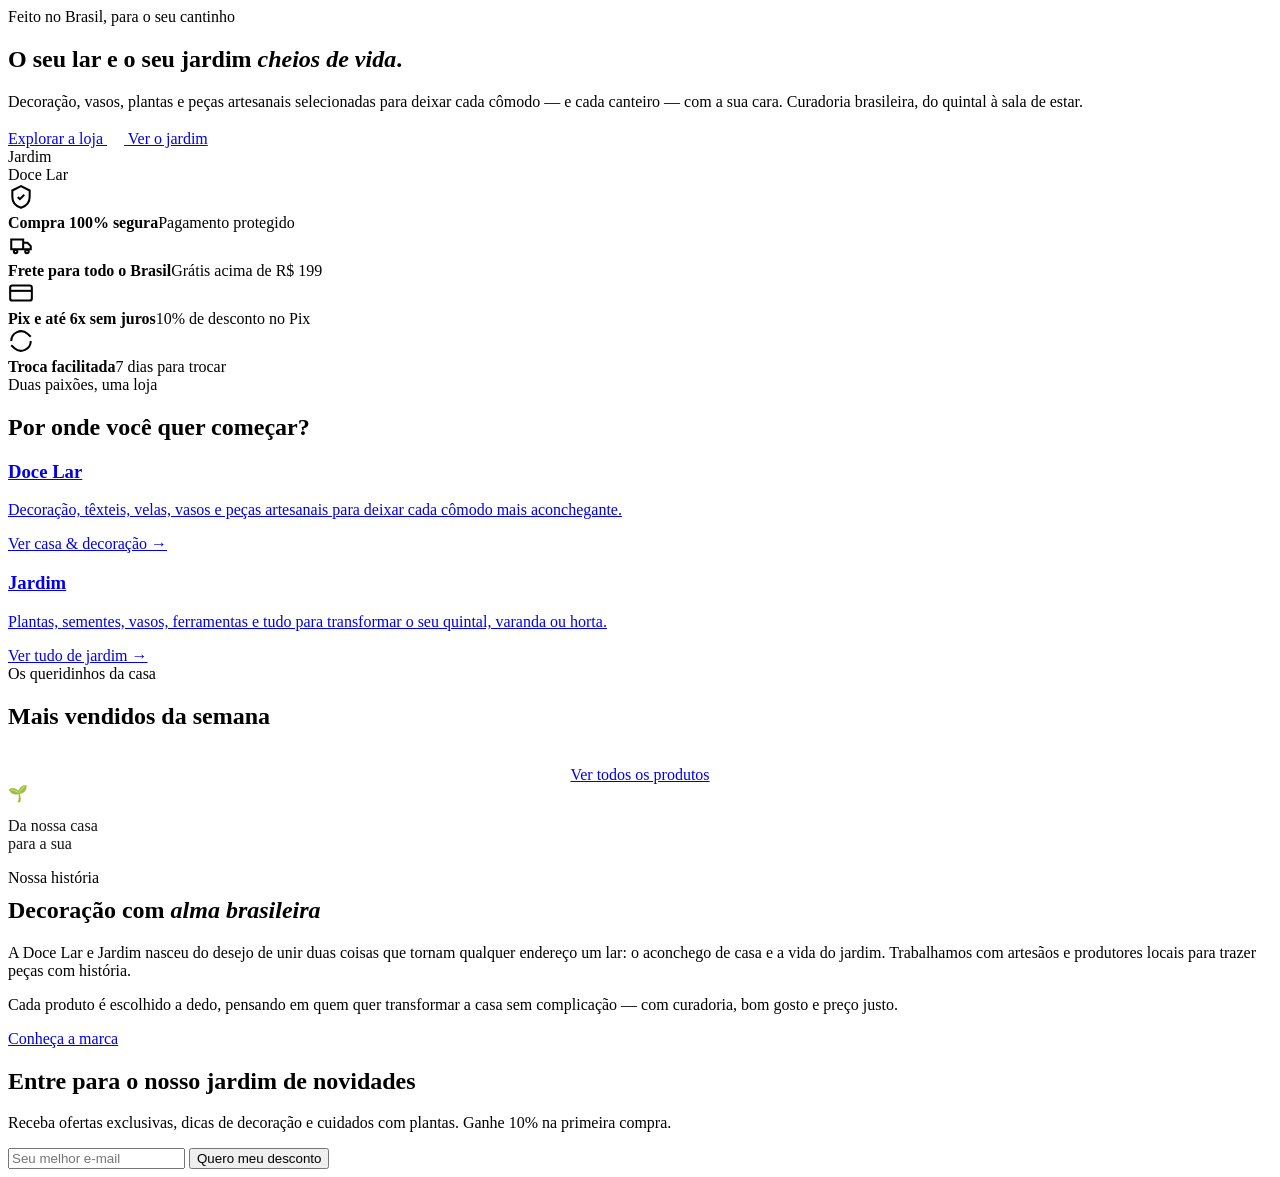
==== index.html @ 1346a2ba "Add files via upload" ====
<!DOCTYPE html>
<html lang="pt-BR">
<head>
<meta charset="UTF-8">
<meta name="viewport" content="width=device-width, initial-scale=1.0">
<title>Doce Lar e Jardim — Decoração para casa e jardim</title>
<meta name="description" content="Decoração, vasos, plantas e peças artesanais com curadoria brasileira. Frete para todo o Brasil, Pix com desconto e parcelamento sem juros.">
<link rel="preconnect" href="https://fonts.googleapis.com"><link rel="preconnect" href="https://fonts.gstatic.com" crossorigin>
<link href="https://fonts.googleapis.com/css2?family=Fraunces:ital,opsz,wght@0,9..144,400;0,9..144,500;0,9..144,600;1,9..144,400&family=Mulish:wght@300;400;500;600;700;800&display=swap" rel="stylesheet">
<link rel="stylesheet" href="css/estilo.css">
</head>
<body data-page="home">
  <div id="site-header"></div>

  <main>
    <section class="hero">
      <div class="wrap">
        <div class="reveal on">
          <span class="selo"><span class="pt"></span> Feito no Brasil, para o seu cantinho</span>
          <h1>O seu lar e o seu jardim <em>cheios de vida</em>.</h1>
          <p>Decoração, vasos, plantas e peças artesanais selecionadas para deixar cada cômodo — e cada canteiro — com a sua cara. Curadoria brasileira, do quintal à sala de estar.</p>
          <div class="cta-row">
            <a href="produtos.html" class="btn btn-primario">Explorar a loja
              <svg width="17" height="17" viewBox="0 0 24 24" fill="none" stroke="#fff" stroke-width="2.4"><path d="M5 12h14M13 6l6 6-6 6"/></svg>
            </a>
            <a href="produtos.html?cat=jardim" class="btn btn-fantasma">Ver o jardim</a>
          </div>
        </div>
        <div class="hero-art reveal on">
          <div class="card-floral c1"><span class="lbl">Jardim</span></div>
          <div class="card-floral c2"><span class="lbl">Doce Lar</span></div>
          <div class="card-floral c3"></div>
        </div>
      </div>
    </section>

    <div class="trust">
      <div class="wrap">
        <div class="item"><svg width="26" height="26" viewBox="0 0 24 24" fill="none" stroke="currentColor" stroke-width="1.9"><path d="M12 2 4 6v6c0 5 3.4 8.5 8 10 4.6-1.5 8-5 8-10V6l-8-4Z"/><path d="m9 12 2 2 4-4"/></svg><div><b>Compra 100% segura</b><span>Pagamento protegido</span></div></div>
        <div class="item"><svg width="26" height="26" viewBox="0 0 24 24" fill="none" stroke="currentColor" stroke-width="1.9"><path d="M3 7h11v9H3zM14 10h4l3 3v3h-7z"/><circle cx="7" cy="18" r="1.6"/><circle cx="17.5" cy="18" r="1.6"/></svg><div><b>Frete para todo o Brasil</b><span>Grátis acima de R$ 199</span></div></div>
        <div class="item"><svg width="26" height="26" viewBox="0 0 24 24" fill="none" stroke="currentColor" stroke-width="1.9"><rect x="2" y="5" width="20" height="14" rx="2"/><path d="M2 10h20"/></svg><div><b>Pix e até 6x sem juros</b><span>10% de desconto no Pix</span></div></div>
        <div class="item"><svg width="26" height="26" viewBox="0 0 24 24" fill="none" stroke="currentColor" stroke-width="1.9"><path d="M3 12a9 9 0 0 1 15-6.7L21 8M21 12a9 9 0 0 1-15 6.7L3 16"/></svg><div><b>Troca facilitada</b><span>7 dias para trocar</span></div></div>
      </div>
    </div>

    <section class="duo">
      <div class="wrap">
        <div class="secao-titulo reveal"><span class="eyebrow">Duas paixões, uma loja</span><h2>Por onde você quer começar?</h2></div>
        <div class="duo-grid">
          <a href="produtos.html?cat=casa" class="duo-card duo-lar reveal">
            <div><h3>Doce Lar</h3><p>Decoração, têxteis, velas, vasos e peças artesanais para deixar cada cômodo mais aconchegante.</p><span class="link">Ver casa &amp; decoração →</span></div>
          </a>
          <a href="produtos.html?cat=jardim" class="duo-card duo-jardim reveal">
            <div><h3>Jardim</h3><p>Plantas, sementes, vasos, ferramentas e tudo para transformar o seu quintal, varanda ou horta.</p><span class="link">Ver tudo de jardim →</span></div>
          </a>
        </div>
      </div>
    </section>

    <section class="produtos">
      <div class="wrap">
        <div class="secao-titulo reveal"><span class="eyebrow">Os queridinhos da casa</span><h2>Mais vendidos da semana</h2></div>
        <div class="prod-grid" id="grade-destaques"></div>
        <div style="text-align:center;margin-top:36px"><a href="produtos.html" class="btn btn-fantasma">Ver todos os produtos</a></div>
      </div>
    </section>

    <section class="historia">
      <div class="wrap">
        <div class="quad reveal"><div><div class="grande">🌱</div><p style="margin-top:14px;opacity:.92">Da nossa casa<br>para a sua</p></div></div>
        <div class="reveal">
          <span class="eyebrow">Nossa história</span>
          <h2 style="margin-top:10px">Decoração com <em>alma brasileira</em></h2>
          <p>A Doce Lar e Jardim nasceu do desejo de unir duas coisas que tornam qualquer endereço um lar: o aconchego de casa e a vida do jardim. Trabalhamos com artesãos e produtores locais para trazer peças com história.</p>
          <p>Cada produto é escolhido a dedo, pensando em quem quer transformar a casa sem complicação — com curadoria, bom gosto e preço justo.</p>
          <a href="sobre.html" class="btn btn-primario" style="margin-top:14px">Conheça a marca</a>
        </div>
      </div>
    </section>

    <section class="news">
      <div class="wrap">
        <div class="box reveal">
          <h2>Entre para o nosso jardim de novidades</h2>
          <p>Receba ofertas exclusivas, dicas de decoração e cuidados com plantas. Ganhe 10% na primeira compra.</p>
          <div class="form">
            <input type="email" placeholder="Seu melhor e-mail">
            <button class="btn btn-primario" onclick="toast('🌿 Pronto! Você entrou na nossa lista.')">Quero meu desconto</button>
          </div>
        </div>
      </div>
    </section>
  </main>

  <div id="site-footer"></div>
  <script src="js/dados.js"></script>
  <script src="js/loja.js"></script>
</body>
</html>
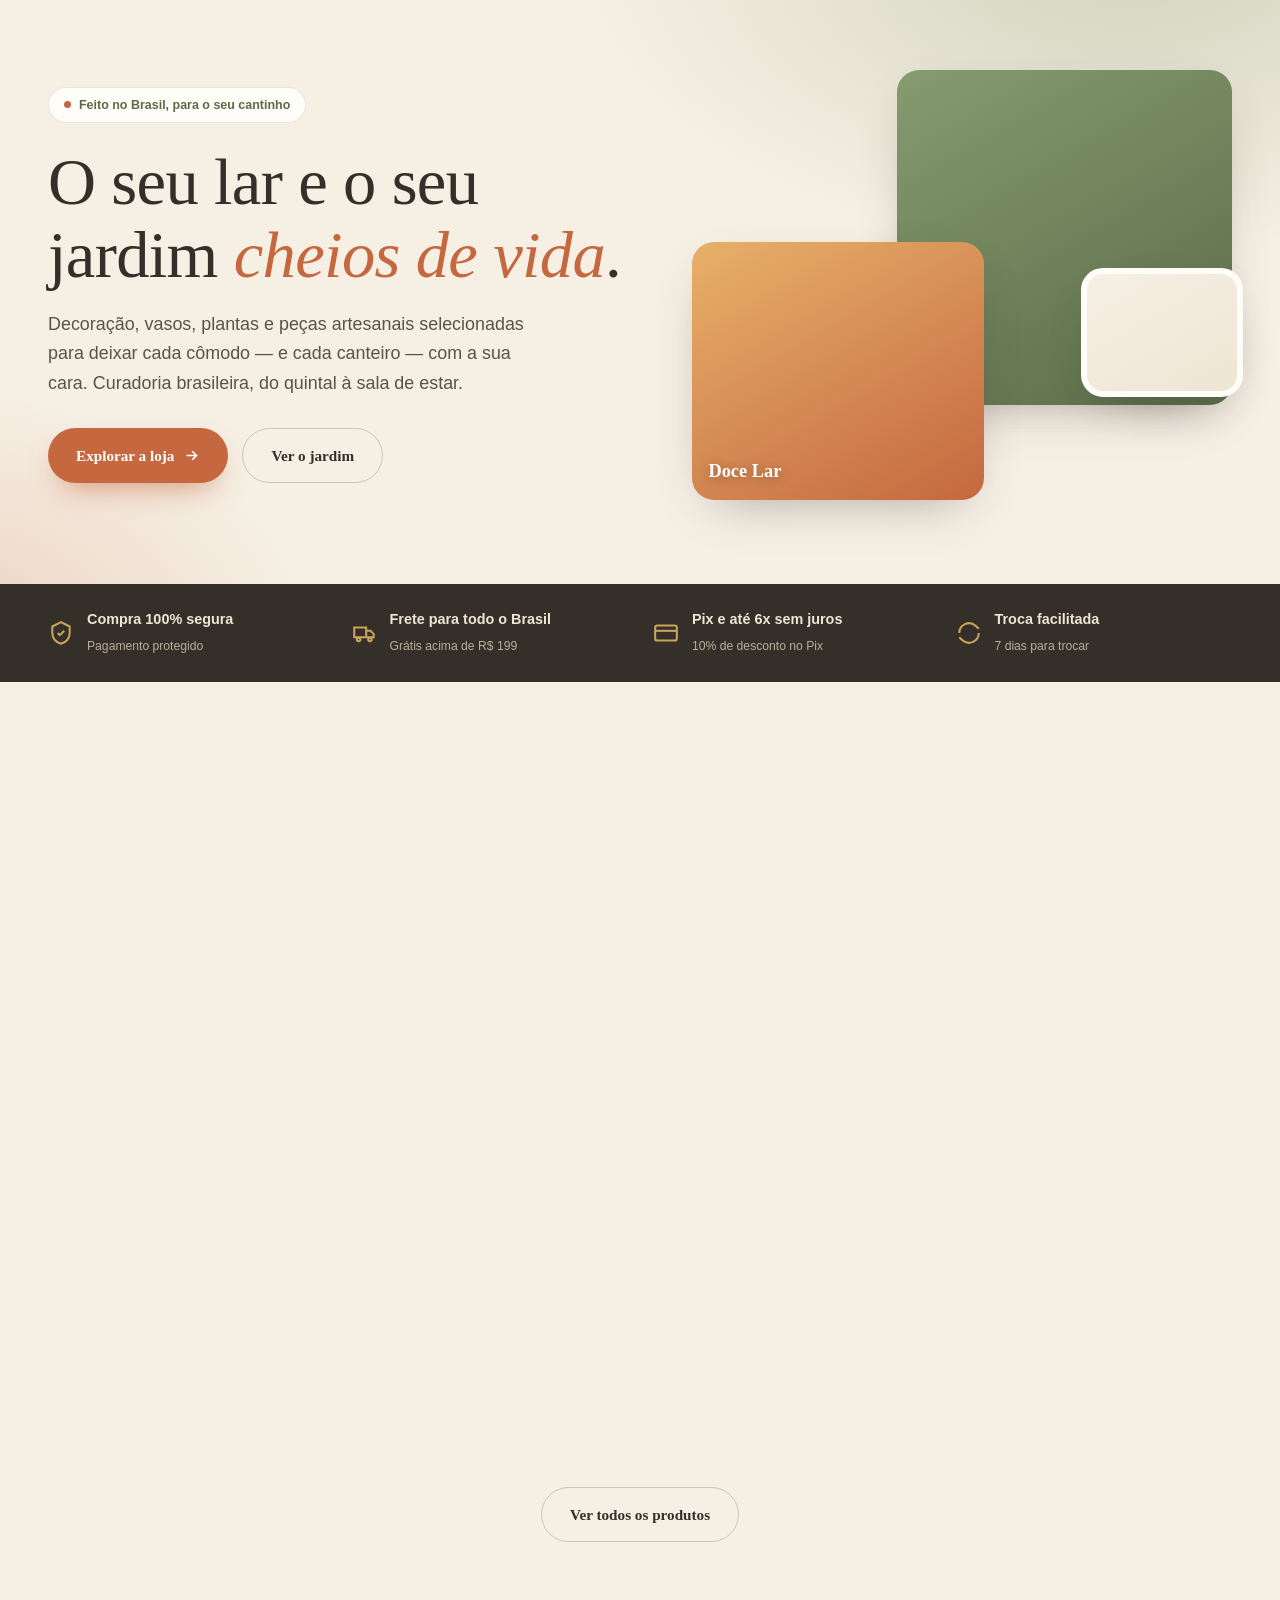
==== commit 23ad436a: "Update stylesheet link in index.htmlsó tirei da pasta" ====
--- a/index.html
+++ b/index.html
@@ -7,7 +7,7 @@
 <meta name="description" content="Decoração, vasos, plantas e peças artesanais com curadoria brasileira. Frete para todo o Brasil, Pix com desconto e parcelamento sem juros.">
 <link rel="preconnect" href="https://fonts.googleapis.com"><link rel="preconnect" href="https://fonts.gstatic.com" crossorigin>
 <link href="https://fonts.googleapis.com/css2?family=Fraunces:ital,opsz,wght@0,9..144,400;0,9..144,500;0,9..144,600;1,9..144,400&family=Mulish:wght@300;400;500;600;700;800&display=swap" rel="stylesheet">
-<link rel="stylesheet" href="css/estilo.css">
+<link rel="stylesheet" href="estilo.css">
 </head>
 <body data-page="home">
   <div id="site-header"></div>
--- a/estilo.css
+++ b/estilo.css
@@ -0,0 +1,267 @@
+/* ════════════════════════════════════════════════════════════
+   DOCE LAR E JARDIM — Folha de estilo principal
+   Paleta: terracota + verde-folha + creme | Fonts: Fraunces + Mulish
+   ════════════════════════════════════════════════════════════ */
+
+:root{
+  --creme:#f6efe4; --creme-2:#efe5d4; --terracota:#c5683f; --terracota-escuro:#a2502d;
+  --verde:#5a6b4a; --verde-claro:#869b6e; --carvao:#352f29; --carvao-suave:#5b524a;
+  --ouro:#caa45a; --branco:#fffdf8; --sombra:0 18px 50px -24px rgba(53,47,41,.45);
+  --raio:20px;
+}
+*{margin:0;padding:0;box-sizing:border-box}
+html{scroll-behavior:smooth}
+body{font-family:'Mulish',sans-serif;color:var(--carvao);background:var(--creme);line-height:1.65;-webkit-font-smoothing:antialiased;overflow-x:hidden}
+h1,h2,h3,h4{font-family:'Fraunces',serif;font-weight:500;line-height:1.1;letter-spacing:-.01em}
+a{text-decoration:none;color:inherit}
+img{max-width:100%;display:block}
+.wrap{max-width:1240px;margin:0 auto;padding:0 28px}
+.eyebrow{font-size:.78rem;letter-spacing:.3em;text-transform:uppercase;color:var(--verde);font-weight:700}
+.btn{display:inline-flex;align-items:center;justify-content:center;gap:9px;padding:14px 28px;border-radius:100px;font-weight:800;font-size:.95rem;cursor:pointer;border:none;font-family:'Mulish';transition:transform .18s,box-shadow .25s,background .2s,color .2s}
+.btn-primario{background:var(--terracota);color:#fff;box-shadow:0 14px 30px -12px rgba(197,104,63,.7)}
+.btn-primario:hover{transform:translateY(-2px);box-shadow:0 20px 40px -12px rgba(197,104,63,.85)}
+.btn-fantasma{background:transparent;color:var(--carvao);border:1.5px solid rgba(53,47,41,.22)}
+.btn-fantasma:hover{background:var(--branco)}
+.btn-verde{background:var(--verde);color:#fff}
+.btn-bloco{width:100%}
+
+/* ───── Faixa de aviso ───── */
+.aviso{background:var(--verde);color:#f3efe4;font-size:.82rem;letter-spacing:.04em;text-align:center;padding:9px 16px;font-weight:600}
+.aviso b{color:var(--ouro)}
+
+/* ───── Cabeçalho ───── */
+header.topbar{position:sticky;top:0;z-index:60;background:rgba(246,239,228,.88);backdrop-filter:blur(10px);border-bottom:1px solid rgba(53,47,41,.08)}
+.nav{display:flex;align-items:center;justify-content:space-between;padding:16px 28px;max-width:1240px;margin:0 auto}
+.logo{display:flex;align-items:center;gap:12px}
+.logo .mark{width:40px;height:40px;flex:0 0 40px}
+.logo .nome{font-family:'Fraunces',serif;font-size:1.4rem;font-weight:600;line-height:.95;color:var(--terracota-escuro)}
+.logo .nome small{display:block;font-family:'Mulish';font-size:.58rem;letter-spacing:.34em;text-transform:uppercase;color:var(--verde);font-weight:600;margin-top:2px}
+.menu{display:flex;gap:28px;list-style:none;font-weight:600;font-size:.92rem}
+.menu a{position:relative;padding-bottom:3px}
+.menu a::after{content:'';position:absolute;left:0;bottom:0;width:0;height:2px;background:var(--terracota);transition:width .25s}
+.menu a:hover,.menu a.ativo{color:var(--terracota)}
+.menu a:hover::after,.menu a.ativo::after{width:100%}
+.acoes{display:flex;align-items:center;gap:16px}
+.icon-btn{position:relative;background:none;border:none;cursor:pointer;color:var(--carvao);display:flex;padding:0}
+.icon-btn .cesta{position:absolute;top:-7px;right:-9px;background:var(--terracota);color:#fff;font-size:.62rem;font-weight:700;min-width:17px;height:17px;padding:0 4px;border-radius:100px;display:grid;place-items:center}
+.hamburguer{display:none;background:none;border:none;cursor:pointer;color:var(--carvao)}
+@media(max-width:880px){
+  .menu{position:fixed;inset:0 0 0 auto;width:75%;max-width:320px;background:var(--branco);flex-direction:column;padding:90px 32px;gap:22px;font-size:1.1rem;transform:translateX(100%);transition:transform .3s;box-shadow:-20px 0 60px -30px rgba(0,0,0,.4);z-index:55}
+  .menu.aberto{transform:translateX(0)}
+  .hamburguer{display:flex}
+}
+
+/* ───── Hero ───── */
+.hero{position:relative;padding:70px 0 84px;overflow:hidden}
+.hero::before{content:'';position:absolute;inset:0;background:radial-gradient(900px 500px at 88% -8%,rgba(133,155,110,.32),transparent 60%),radial-gradient(700px 460px at -6% 110%,rgba(197,104,63,.22),transparent 55%);z-index:0}
+.hero .wrap{position:relative;z-index:1;display:grid;grid-template-columns:1.05fr .95fr;gap:48px;align-items:center}
+.selo{display:inline-flex;align-items:center;gap:8px;background:var(--branco);border:1px solid rgba(53,47,41,.1);padding:7px 15px;border-radius:100px;font-size:.78rem;font-weight:700;color:var(--verde);box-shadow:var(--sombra)}
+.selo .pt{width:7px;height:7px;border-radius:50%;background:var(--terracota)}
+.hero h1{font-size:clamp(2.5rem,5.2vw,4.2rem);margin:22px 0 18px}
+.hero h1 em{font-style:italic;color:var(--terracota)}
+.hero p{font-size:1.12rem;color:var(--carvao-suave);max-width:480px;margin-bottom:30px}
+.cta-row{display:flex;gap:14px;flex-wrap:wrap}
+.hero-art{position:relative;height:430px}
+.card-floral{position:absolute;border-radius:22px;box-shadow:var(--sombra);overflow:hidden}
+.c1{width:62%;height:78%;top:0;right:0;background:linear-gradient(150deg,#869b6e,#5a6b4a)}
+.c2{width:54%;height:60%;bottom:0;left:0;background:linear-gradient(150deg,#e7b06a,#c5683f);z-index:2}
+.c3{width:30%;height:30%;top:46%;right:-2%;background:linear-gradient(150deg,#f6efe4,#efe5d4);z-index:3;border:6px solid var(--branco)}
+.card-floral .lbl{position:absolute;bottom:14px;left:16px;color:#fff;font-family:'Fraunces';font-size:1.15rem;font-weight:600;text-shadow:0 2px 12px rgba(0,0,0,.3)}
+@media(max-width:880px){.hero .wrap{grid-template-columns:1fr}.hero-art{height:300px;order:-1}}
+
+/* ───── Tira de confiança ───── */
+.trust{background:var(--carvao);color:#efe5d4}
+.trust .wrap{display:grid;grid-template-columns:repeat(4,1fr);gap:26px;padding:24px 28px}
+.trust .item{display:flex;align-items:center;gap:13px}
+.trust .item svg{flex:0 0 26px;color:var(--ouro)}
+.trust .item b{display:block;font-size:.9rem}
+.trust .item span{font-size:.76rem;color:#bcae9a}
+@media(max-width:760px){.trust .wrap{grid-template-columns:1fr 1fr;gap:18px}}
+
+/* ───── Títulos de seção ───── */
+.secao-titulo{text-align:center;margin-bottom:40px}
+.secao-titulo h2{font-size:clamp(2rem,4vw,2.9rem);margin-top:10px}
+
+/* ───── Duas categorias ───── */
+.duo{padding:80px 0 24px}
+.duo-grid{display:grid;grid-template-columns:1fr 1fr;gap:26px}
+.duo-card{position:relative;border-radius:26px;overflow:hidden;min-height:340px;display:flex;align-items:flex-end;padding:34px;color:#fff;box-shadow:var(--sombra);isolation:isolate;transition:transform .2s}
+.duo-card:hover{transform:translateY(-4px)}
+.duo-card::after{content:'';position:absolute;inset:0;background:linear-gradient(transparent 30%,rgba(0,0,0,.6));z-index:-1}
+.duo-lar{background:linear-gradient(150deg,#d98a55,#a2502d)}
+.duo-jardim{background:linear-gradient(150deg,#869b6e,#46563a)}
+.duo-card h3{font-size:2rem;font-weight:600}
+.duo-card p{font-size:.96rem;opacity:.92;margin:8px 0 16px;max-width:330px}
+.duo-card .link{display:inline-flex;gap:8px;font-weight:700;font-size:.9rem;border-bottom:2px solid rgba(255,255,255,.5);padding-bottom:3px}
+@media(max-width:760px){.duo-grid{grid-template-columns:1fr}}
+
+/* ───── Grade de produtos ───── */
+.produtos{padding:70px 0 80px}
+.prod-grid{display:grid;grid-template-columns:repeat(4,1fr);gap:24px}
+.prod{background:var(--branco);border-radius:var(--raio);overflow:hidden;box-shadow:0 10px 30px -22px rgba(53,47,41,.5);transition:transform .22s,box-shadow .22s;border:1px solid rgba(53,47,41,.05);display:flex;flex-direction:column}
+.prod:hover{transform:translateY(-6px);box-shadow:0 24px 44px -24px rgba(53,47,41,.5)}
+.prod-img{height:200px;position:relative;display:grid;place-items:center;cursor:pointer}
+.prod-img svg{opacity:.9}
+.prod .tag{position:absolute;top:12px;left:12px;background:var(--branco);color:var(--terracota-escuro);font-size:.66rem;font-weight:800;letter-spacing:.04em;padding:5px 11px;border-radius:100px;text-transform:uppercase}
+.prod-info{padding:18px;display:flex;flex-direction:column;flex:1}
+.prod-info .cat{font-size:.7rem;letter-spacing:.13em;text-transform:uppercase;color:var(--verde);font-weight:700}
+.prod-info h4{font-family:'Mulish';font-size:1rem;font-weight:700;margin:4px 0 10px;color:var(--carvao);cursor:pointer}
+.preco{display:flex;align-items:baseline;gap:9px;flex-wrap:wrap;margin-top:auto}
+.preco .atual{font-family:'Fraunces';font-size:1.3rem;font-weight:600}
+.preco .pix{font-size:.72rem;color:var(--verde);font-weight:700;width:100%}
+.add{margin-top:14px;width:100%;background:var(--creme-2);color:var(--carvao);border:none;padding:11px;border-radius:100px;font-weight:700;font-size:.84rem;cursor:pointer;transition:background .2s,color .2s}
+.add:hover{background:var(--terracota);color:#fff}
+@media(max-width:980px){.prod-grid{grid-template-columns:1fr 1fr}}
+@media(max-width:480px){.prod-grid{grid-template-columns:1fr 1fr;gap:14px}.prod-img{height:150px}}
+
+/* ───── Filtros (catálogo) ───── */
+.filtros{display:flex;gap:10px;justify-content:center;flex-wrap:wrap;margin-bottom:36px}
+.filtro{padding:10px 22px;border-radius:100px;border:1.5px solid rgba(53,47,41,.18);background:var(--branco);font-weight:700;font-size:.88rem;cursor:pointer;transition:all .18s}
+.filtro:hover{border-color:var(--terracota)}
+.filtro.ativo{background:var(--carvao);color:#fff;border-color:var(--carvao)}
+
+/* ───── Página de produto ───── */
+.pg{padding:28px 0 60px}
+.crumb{font-size:.82rem;color:var(--carvao-suave);margin-bottom:18px}
+.crumb a:hover{color:var(--terracota)}
+.crumb span{color:var(--terracota)}
+.pgrid{display:grid;grid-template-columns:1.05fr .95fr;gap:54px;align-items:start}
+.galeria{position:sticky;top:96px}
+.gimg{height:460px;border-radius:24px;display:grid;place-items:center;box-shadow:var(--sombra);position:relative;overflow:hidden}
+.gimg .ribbon{position:absolute;top:18px;left:18px;background:var(--branco);color:var(--terracota-escuro);font-size:.72rem;font-weight:800;letter-spacing:.05em;text-transform:uppercase;padding:7px 14px;border-radius:100px}
+.marca-cat{font-size:.74rem;letter-spacing:.16em;text-transform:uppercase;color:var(--verde);font-weight:700}
+.info h1{font-size:clamp(1.9rem,3.6vw,2.6rem);margin:8px 0 12px}
+.aval{display:flex;align-items:center;gap:8px;font-size:.86rem;color:var(--carvao-suave);margin-bottom:20px}
+.estrelas{color:var(--ouro);letter-spacing:1px}
+.preco-bloco{background:var(--branco);border:1px solid rgba(53,47,41,.07);border-radius:20px;padding:22px 24px;box-shadow:0 10px 30px -22px rgba(53,47,41,.5)}
+.preco-bloco .de{font-size:.92rem;color:var(--carvao-suave);text-decoration:line-through}
+.por{display:flex;align-items:baseline;gap:12px;margin:2px 0 4px}
+.por .v{font-family:'Fraunces';font-size:2.3rem;font-weight:600}
+.por .off{background:var(--terracota);color:#fff;font-size:.78rem;font-weight:800;padding:4px 10px;border-radius:100px}
+.pix-linha{display:flex;align-items:center;gap:8px;color:var(--verde);font-weight:700;font-size:.96rem;margin-top:6px}
+.pix-linha .badge{background:var(--verde);color:#fff;font-size:.66rem;padding:3px 8px;border-radius:6px}
+.parcela{font-size:.86rem;color:var(--carvao-suave);margin-top:4px}
+.compra{display:flex;gap:12px;margin:24px 0 14px;flex-wrap:wrap}
+.stepper{display:flex;align-items:center;border:1.5px solid rgba(53,47,41,.18);border-radius:100px;background:var(--branco);overflow:hidden}
+.stepper button{width:46px;height:54px;border:none;background:none;font-size:1.3rem;cursor:pointer;color:var(--carvao)}
+.stepper button:hover{color:var(--terracota)}
+.stepper .n{width:42px;text-align:center;font-weight:800;font-size:1.05rem}
+.btn-add-g{flex:1;min-height:54px}
+.descricao{margin-top:26px;color:var(--carvao-suave)}
+.descricao h3{font-family:'Fraunces';color:var(--carvao);font-size:1.3rem;margin-bottom:10px}
+.descricao ul{list-style:none;display:grid;gap:8px;margin-top:10px}
+.descricao li{display:flex;gap:10px}
+.descricao li::before{content:'✓';color:var(--verde);font-weight:800}
+.garantias{display:grid;grid-template-columns:1fr 1fr 1fr;gap:10px;margin-top:22px;text-align:center}
+.garantias .g{background:var(--branco);border-radius:14px;padding:14px 8px;border:1px solid rgba(53,47,41,.06)}
+.garantias .g svg{color:var(--terracota)}
+.garantias .g b{display:block;font-size:.76rem;margin-top:6px}
+.garantias .g span{font-size:.68rem;color:var(--carvao-suave)}
+@media(max-width:880px){.pgrid{grid-template-columns:1fr;gap:32px}.galeria{position:static}.gimg{height:340px}}
+
+/* ───── Carrinho ───── */
+.cart-wrap{padding:34px 0 70px}
+.cart-grid{display:grid;grid-template-columns:1.6fr .9fr;gap:30px;align-items:start}
+.cart-itens{display:flex;flex-direction:column;gap:14px}
+.cart-item{display:grid;grid-template-columns:90px 1fr auto;gap:16px;background:var(--branco);border-radius:16px;padding:14px;align-items:center;border:1px solid rgba(53,47,41,.06)}
+.cart-item .ci-img{width:90px;height:90px;border-radius:12px;display:grid;place-items:center}
+.cart-item .ci-img svg{opacity:.9;width:40px;height:40px}
+.cart-item h4{font-family:'Mulish';font-weight:700;font-size:1rem}
+.cart-item .ci-cat{font-size:.72rem;color:var(--verde);font-weight:700;text-transform:uppercase;letter-spacing:.1em}
+.cart-item .ci-preco{font-family:'Fraunces';font-weight:600;margin-top:4px}
+.ci-controles{display:flex;flex-direction:column;align-items:flex-end;gap:10px}
+.ci-stepper{display:flex;align-items:center;border:1.5px solid rgba(53,47,41,.16);border-radius:100px;overflow:hidden}
+.ci-stepper button{width:32px;height:32px;border:none;background:none;cursor:pointer;font-size:1.1rem;color:var(--carvao)}
+.ci-stepper .n{width:30px;text-align:center;font-weight:700}
+.ci-remover{background:none;border:none;color:var(--carvao-suave);font-size:.78rem;cursor:pointer;text-decoration:underline}
+.ci-remover:hover{color:var(--terracota)}
+.resumo{background:var(--branco);border-radius:20px;padding:26px;box-shadow:var(--sombra);border:1px solid rgba(53,47,41,.05);position:sticky;top:96px}
+.resumo h3{font-size:1.4rem;margin-bottom:16px}
+.resumo .linha{display:flex;justify-content:space-between;padding:9px 0;color:var(--carvao-suave);font-size:.94rem}
+.resumo .linha.total{border-top:2px solid rgba(53,47,41,.1);margin-top:8px;padding-top:14px;color:var(--carvao);font-weight:800;font-size:1.15rem}
+.resumo .pix-box{background:var(--creme-2);border-radius:12px;padding:12px 14px;margin:14px 0;font-size:.9rem;color:var(--verde);font-weight:700;text-align:center}
+.vazio{text-align:center;padding:70px 20px}
+.vazio .emoji{font-size:3.5rem}
+.vazio h2{margin:16px 0 8px}
+.vazio p{color:var(--carvao-suave);margin-bottom:22px}
+@media(max-width:820px){.cart-grid{grid-template-columns:1fr}.resumo{position:static}}
+
+/* ───── Páginas de conteúdo ───── */
+.page-hero{text-align:center;padding:56px 0 30px;position:relative;overflow:hidden}
+.page-hero::before{content:'';position:absolute;inset:0;background:radial-gradient(600px 340px at 80% -10%,rgba(133,155,110,.28),transparent 60%);z-index:0}
+.page-hero .wrap{position:relative;z-index:1}
+.page-hero h1{font-size:clamp(2.2rem,4.6vw,3.4rem);margin:14px 0 10px}
+.page-hero h1 em{font-style:italic;color:var(--terracota)}
+.page-hero p{color:var(--carvao-suave);max-width:560px;margin:0 auto;font-size:1.08rem}
+.conteudo-pg{padding:30px 0 70px;max-width:860px;margin:0 auto}
+.conteudo-pg h2{font-size:1.5rem;margin:30px 0 12px;display:flex;align-items:center;gap:10px}
+.conteudo-pg h2 .n{width:30px;height:30px;border-radius:8px;background:var(--terracota);color:#fff;display:grid;place-items:center;font-family:'Mulish';font-weight:800;font-size:.9rem}
+.conteudo-pg p{color:var(--carvao-suave);margin-bottom:12px}
+.conteudo-pg ul{list-style:none;display:grid;gap:8px;margin:8px 0 14px}
+.conteudo-pg li{display:flex;gap:10px;color:var(--carvao-suave)}
+.conteudo-pg li::before{content:'✓';color:var(--verde);font-weight:800}
+.lgpd{background:var(--creme-2);border-left:4px solid var(--verde);border-radius:0 12px 12px 0;padding:16px 20px;margin:8px 0 14px}
+.lgpd b{color:var(--carvao)}
+table.tab{width:100%;border-collapse:collapse;background:var(--branco);border-radius:14px;overflow:hidden;box-shadow:0 10px 30px -24px rgba(53,47,41,.5);margin:8px 0 14px}
+table.tab th,table.tab td{text-align:left;padding:13px 18px;font-size:.92rem;border-bottom:1px solid rgba(53,47,41,.08)}
+table.tab th{background:var(--creme-2);font-weight:800;font-size:.78rem;letter-spacing:.04em;text-transform:uppercase}
+table.tab td b{color:var(--verde)}
+table.tab tr:last-child td{border:none}
+
+/* ───── Contato ───── */
+.contato-grid{display:grid;grid-template-columns:1fr 1fr;gap:30px}
+.canal{display:flex;gap:16px;align-items:center;background:var(--branco);border-radius:18px;padding:20px 22px;box-shadow:0 10px 30px -24px rgba(53,47,41,.5);border:1px solid rgba(53,47,41,.05);margin-bottom:14px}
+.canal .ic{flex:0 0 46px;height:46px;border-radius:14px;background:var(--creme);display:grid;place-items:center;color:var(--terracota)}
+.canal b{display:block}
+.canal span{color:var(--carvao-suave);font-size:.9rem}
+.form-card{background:var(--branco);border-radius:22px;padding:28px;box-shadow:var(--sombra);border:1px solid rgba(53,47,41,.05)}
+.campo{margin-bottom:14px}
+.campo label{display:block;font-weight:700;font-size:.85rem;margin-bottom:6px}
+.campo input,.campo textarea{width:100%;padding:13px 16px;border-radius:12px;border:1.5px solid rgba(53,47,41,.15);font-family:'Mulish';font-size:.95rem;background:var(--creme)}
+.campo textarea{min-height:110px;resize:vertical}
+@media(max-width:820px){.contato-grid{grid-template-columns:1fr}}
+
+/* ───── FAQ ───── */
+.faq-item{background:var(--branco);border-radius:16px;margin-bottom:12px;border:1px solid rgba(53,47,41,.06);overflow:hidden;box-shadow:0 8px 24px -22px rgba(53,47,41,.5)}
+.faq-q{width:100%;text-align:left;background:none;border:none;padding:20px 22px;font-family:'Mulish';font-weight:700;font-size:1.02rem;color:var(--carvao);cursor:pointer;display:flex;justify-content:space-between;align-items:center;gap:14px}
+.faq-q .seta{flex:0 0 22px;transition:transform .25s;color:var(--terracota)}
+.faq-item.aberto .seta{transform:rotate(180deg)}
+.faq-a{max-height:0;overflow:hidden;transition:max-height .3s ease;color:var(--carvao-suave)}
+.faq-a .in{padding:0 22px 20px}
+.faq-item.aberto .faq-a{max-height:340px}
+
+/* ───── História / newsletter ───── */
+.historia{background:var(--creme-2);padding:74px 0}
+.historia .wrap{display:grid;grid-template-columns:1fr 1fr;gap:50px;align-items:center}
+.historia .quad{height:330px;border-radius:26px;background:linear-gradient(135deg,#7a9460,#46563a);box-shadow:var(--sombra);display:grid;place-items:center;color:#fff;text-align:center;padding:30px}
+.historia .quad .grande{font-size:3.4rem}
+.historia h2{font-size:clamp(1.8rem,3.6vw,2.6rem);margin-bottom:14px}
+.historia h2 em{font-style:italic;color:var(--terracota)}
+.historia p{color:var(--carvao-suave);margin-bottom:12px}
+@media(max-width:760px){.historia .wrap{grid-template-columns:1fr}}
+.news{padding:80px 0}
+.news .box{background:var(--verde);border-radius:30px;padding:54px 40px;text-align:center;color:#f3efe4;position:relative;overflow:hidden}
+.news .box::before{content:'';position:absolute;width:300px;height:300px;border-radius:50%;background:rgba(202,164,90,.2);top:-120px;right:-60px}
+.news h2{font-size:clamp(1.8rem,3.6vw,2.5rem);position:relative}
+.news p{position:relative;opacity:.9;max-width:440px;margin:12px auto 24px}
+.news .form{position:relative;display:flex;gap:10px;max-width:440px;margin:0 auto;flex-wrap:wrap;justify-content:center}
+.news input{flex:1;min-width:220px;padding:15px 20px;border-radius:100px;border:none;font-family:'Mulish';font-size:.95rem}
+
+/* ───── Rodapé ───── */
+footer.rodape{background:var(--carvao);color:#cabfb1;padding:60px 0 28px;font-size:.9rem}
+.foot-grid{display:grid;grid-template-columns:1.6fr 1fr 1fr 1fr;gap:34px;margin-bottom:40px}
+footer.rodape .nome{font-family:'Fraunces';font-size:1.3rem;color:#f3efe4;font-weight:600}
+footer.rodape p{margin-top:12px;max-width:300px;color:#a99c8b}
+footer.rodape h5{font-family:'Mulish';color:#f3efe4;font-size:.76rem;letter-spacing:.18em;text-transform:uppercase;margin-bottom:14px;font-weight:700}
+footer.rodape ul{list-style:none;display:flex;flex-direction:column;gap:9px}
+footer.rodape ul a:hover{color:var(--ouro)}
+.pagamentos{display:flex;gap:8px;margin-top:14px;flex-wrap:wrap}
+.pg-badge{background:#46403a;padding:6px 11px;border-radius:7px;font-size:.72rem;font-weight:700;color:#e7dccd}
+.foot-base{border-top:1px solid rgba(255,255,255,.1);padding-top:22px;display:flex;justify-content:space-between;flex-wrap:wrap;gap:12px;font-size:.8rem;color:#8f8475}
+@media(max-width:760px){.foot-grid{grid-template-columns:1fr 1fr}}
+
+/* ───── Toast + reveal ───── */
+.toast{position:fixed;bottom:24px;left:50%;transform:translateX(-50%) translateY(140px);background:var(--carvao);color:#f3efe4;padding:15px 26px;border-radius:100px;font-weight:700;box-shadow:var(--sombra);transition:transform .35s;z-index:99;display:flex;gap:10px;align-items:center}
+.toast.show{transform:translateX(-50%) translateY(0)}
+.reveal{opacity:0;transform:translateY(22px);transition:opacity .7s ease,transform .7s ease}
+.reveal.on{opacity:1;transform:none}
